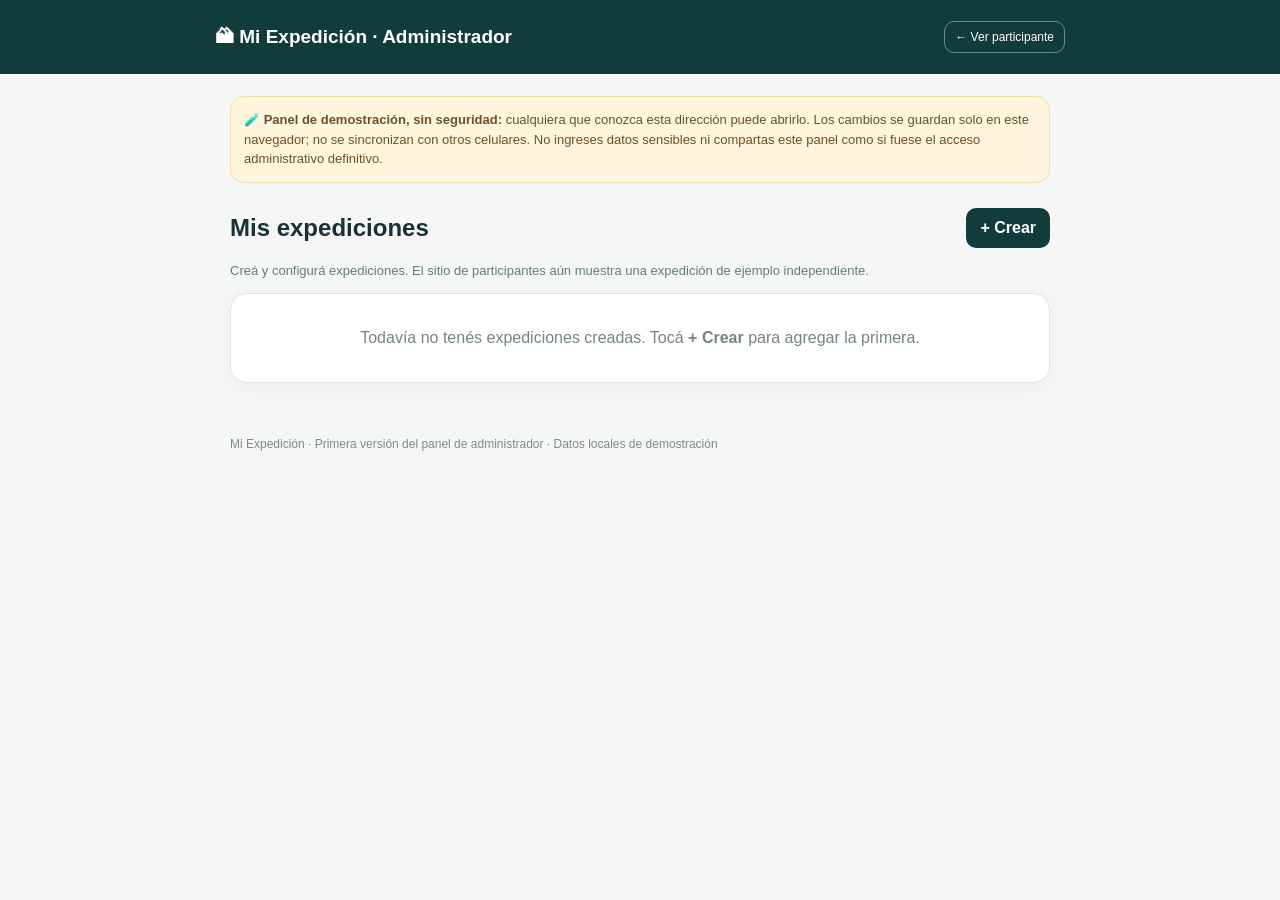
==== admin.html @ 846f7792 "Agregar panel de administrador interactivo (demo local)" ====
<!doctype html>
<html lang="es"><head><meta charset="utf-8"><meta name="viewport" content="width=device-width,initial-scale=1,viewport-fit=cover"><meta name="theme-color" content="#123b3c"><title>Mi Expedición · Administrador (demo)</title><link rel="icon" href="./icon.svg" type="image/svg+xml"><style>
:root{--dark:#123b3c;--ink:#183137;--muted:#647b7c;--bg:#f5f7f6;--line:#dde6e2;--teal:#287967}*{box-sizing:border-box}body{font-family:ui-sans-serif,-apple-system,BlinkMacSystemFont,"Segoe UI",sans-serif;background:var(--bg);color:var(--ink);margin:0;padding-bottom:50px}button,input,textarea,select{font:inherit}button{cursor:pointer}a{color:var(--teal)}header{background:var(--dark);color:white;padding:21px 18px}header div{max-width:850px;margin:auto;display:flex;justify-content:space-between;align-items:center;gap:12px}header strong{font-size:19px}header a{color:white;font-size:12px;text-decoration:none;border:1px solid #ffffff66;border-radius:10px;padding:8px 10px}main{max-width:850px;margin:auto;padding:22px 15px}.notice{background:#fff5dc;border:1px solid #f3dfae;border-radius:14px;padding:13px;font-size:13px;line-height:1.5;color:#6b502d}.heading{display:flex;gap:10px;align-items:center;justify-content:space-between;margin:25px 0 12px}h1{font-size:24px;margin:0}h2{font-size:19px;margin:0 0 14px}h3{font-size:15px;margin:23px 0 10px}.small{font-size:13px;color:var(--muted);line-height:1.5}.card{background:#fff;border:1px solid var(--line);border-radius:17px;padding:17px;box-shadow:0 4px 15px #17322c0a;margin:12px 0}.item{display:flex;justify-content:space-between;align-items:center;gap:12px}.item strong{display:block;margin-bottom:5px}.btn{background:var(--dark);border:0;color:white;font-weight:700;border-radius:10px;padding:11px 14px;white-space:nowrap;text-decoration:none;display:inline-block}.btn-lite{background:#e7f0eb;color:#205c4e}.btn-danger{background:#fff0ed;color:#a44536}.btn-sm{font-size:12px;padding:9px 11px}.actions{display:flex;gap:7px;flex-wrap:wrap;margin:16px 0}.field{display:block;font-size:13px;font-weight:700;margin:13px 0 6px}.input{width:100%;border:1px solid #d6e1dc;border-radius:10px;background:white;padding:12px;color:var(--ink)}textarea.input{min-height:90px;resize:vertical}select.input{min-height:45px}.grid{display:grid;grid-template-columns:1fr 1fr;gap:12px}.section{border-top:1px solid var(--line);padding-top:6px;margin-top:18px}.list{display:grid;gap:7px}.entry{display:flex;align-items:center;gap:9px;padding:10px;background:#f5f8f6;border-radius:10px}.entry span{flex:1;font-size:13px;overflow-wrap:anywhere}.entry button{border:0;background:none;color:#a44536;font-size:18px;padding:5px}.chip{display:inline-block;background:#e8f2eb;color:#31735b;border-radius:100px;padding:5px 9px;font-size:11px;font-weight:700}.hidden{display:none}footer{max-width:850px;margin:20px auto;padding:0 15px;color:#7e8c87;font-size:12px}.copy{word-break:break-all;background:#eef4f1;border-radius:9px;padding:12px;font-size:13px}.group{display:flex;align-items:center;gap:7px}.group .input{flex:1;min-width:0}.empty{padding:35px 18px;text-align:center;color:#748581}@media(max-width:440px){.grid{grid-template-columns:1fr}.item{align-items:flex-start}.item .btn{font-size:11px}header strong{font-size:16px}}
</style></head><body><header><div><strong>🏔 Mi Expedición · Administrador</strong><a href="./">← Ver participante</a></div></header><main>
<div class="notice">🧪 <b>Panel de demostración, sin seguridad:</b> cualquiera que conozca esta dirección puede abrirlo. Los cambios se guardan solo en este navegador; no se sincronizan con otros celulares. No ingreses datos sensibles ni compartas este panel como si fuese el acceso administrativo definitivo.</div>
<div id="listView"><div class="heading"><h1>Mis expediciones</h1><button class="btn" onclick="createExp()">+ Crear</button></div><p class="small">Creá y configurá expediciones. El sitio de participantes aún muestra una expedición de ejemplo independiente.</p><div id="expList"></div></div>
<div id="editView" class="hidden"><div class="actions"><button class="btn btn-lite" onclick="showList()">← Mis expediciones</button><button class="btn" onclick="save()">✓ Guardar cambios</button></div><section class="card"><h2 id="formTitle">Nueva expedición</h2>
<div class="grid"><div><label class="field" for="title">Nombre de la expedición *</label><input class="input" id="title" placeholder="Ej. Volcán Lanín"></div><div><label class="field" for="date">Fecha</label><input class="input" id="date" type="date"></div></div>
<div class="grid"><div><label class="field" for="place">Lugar</label><input class="input" id="place" placeholder="Neuquén, Argentina"></div><div><label class="field" for="code">Código de invitación</label><input class="input" id="code" placeholder="LANIN-2026"></div></div>
<div class="section"><h3>📍 Punto de encuentro</h3><div class="grid"><div><label class="field" for="meetDate">Fecha y hora</label><input class="input" type="datetime-local" id="meetDate"></div><div><label class="field" for="meetPlace">Ubicación</label><input class="input" id="meetPlace" placeholder="Lugar de encuentro"></div></div><label class="field" for="meetLink">Enlace de Google Maps</label><input class="input" type="url" id="meetLink" placeholder="https://maps.google.com/..."><label class="field" for="meetNotes">Indicaciones</label><textarea class="input" id="meetNotes" placeholder="Indicaciones para llegar"></textarea></div>
<div class="section"><h3>🎒 Equipo obligatorio</h3><div id="requiredList" class="list"></div><div class="group"><input class="input" id="requiredNew" placeholder="Nuevo elemento obligatorio"><button class="btn btn-lite" onclick="add('required')">+</button></div></div>
<div class="section"><h3>🧤 Equipo opcional</h3><div id="optionalList" class="list"></div><div class="group"><input class="input" id="optionalNew" placeholder="Nuevo elemento opcional"><button class="btn btn-lite" onclick="add('optional')">+</button></div></div>
<div class="section"><h3>🗓️ Cronograma</h3><p class="small">Una actividad por línea. Cuando el cronograma cambie en la versión real, se reiniciarán las confirmaciones de lectura.</p><textarea class="input" id="schedule" style="min-height:130px" placeholder="Día 1 — Aproximación&#10;Día 2 — Intento de cumbre&#10;Día 3 — Descenso"></textarea></div>
<div class="section"><h3>🔗 Links de interés</h3><p class="small">Un enlace por línea, en formato: Título | https://ejemplo.com</p><textarea class="input" id="links" placeholder="Parques Nacionales | https://www.argentina.gob.ar/parquesnacionales"></textarea></div>
<div class="section"><h3>🧭 Ruta GPX</h3><p class="small">La carga y edición del GPX ya se pueden probar en la vista de participante. En esta demo el archivo queda en el navegador y todavía no puede publicarse para otros celulares.</p><label class="field" for="routeDescription">Descripción del recorrido</label><textarea class="input" id="routeDescription" placeholder="Resumen, dificultad y advertencias"></textarea></div>
<div class="section"><h3>ℹ️ Información general</h3><textarea class="input" id="notes" placeholder="Requisitos, observaciones y otros detalles"></textarea></div>
<div class="actions"><button class="btn" onclick="save()">✓ Guardar expedición</button><button class="btn btn-lite" onclick="showList()">Cancelar</button></div><p class="small" id="savedMessage"></p></section></div></main><footer>Mi Expedición · Primera versión del panel de administrador · Datos locales de demostración</footer>
<script>
const KEY='mi_expedicion_admin_demo_v1';let exps=[],current=null,required=[],optional=[];
try{exps=JSON.parse(localStorage.getItem(KEY)||'[]');if(!Array.isArray(exps))exps=[]}catch{exps=[]}
const $=id=>document.getElementById(id),esc=s=>String(s??'').replace(/[&<>"']/g,c=>({'&':'&amp;','<':'&lt;','>':'&gt;','"':'&quot;',"'":'&#39;'}[c]));
function persist(){try{localStorage.setItem(KEY,JSON.stringify(exps));return true}catch{alert('El navegador no pudo guardar estos datos.');return false}}
function showList(){$('editView').classList.add('hidden');$('listView').classList.remove('hidden');renderList();window.scrollTo(0,0)}
function renderList(){let box=$('expList');if(!exps.length){box.innerHTML='<div class="card empty">Todavía no tenés expediciones creadas. Tocá <b>+ Crear</b> para agregar la primera.</div>';return}box.innerHTML=exps.map(x=>'<div class="card"><div class="item"><div><strong>🏔 '+esc(x.title)+'</strong><div class="small">'+esc(x.place||'Sin ubicación')+' · '+esc(x.date||'Sin fecha')+'</div><div class="small" style="margin-top:7px"><span class="chip">Código: '+esc(x.code||'Sin código')+'</span></div></div><button class="btn btn-sm" onclick="editExp('+JSON.stringify(x.id)+')">Editar</button></div><div class="actions"><button class="btn btn-lite btn-sm" onclick="copyInvite('+JSON.stringify(x.id)+')">Copiar invitación de ejemplo</button><button class="btn btn-danger btn-sm" onclick="removeExp('+JSON.stringify(x.id)+')">Eliminar</button></div></div>').join('')}
function createExp(){current=null;required=[];optional=[];document.querySelectorAll('#editView input,#editView textarea').forEach(el=>el.value='');$('formTitle').textContent='Nueva expedición';$('savedMessage').textContent='';renderItems();$('listView').classList.add('hidden');$('editView').classList.remove('hidden');window.scrollTo(0,0)}
function editExp(id){const x=exps.find(v=>v.id===id);if(!x)return;current=x.id;for(let key of ['title','date','place','code','meetDate','meetPlace','meetLink','meetNotes','schedule','links','routeDescription','notes'])$(key).value=x[key]||'';required=[...(x.required||[])];optional=[...(x.optional||[])];renderItems();$('formTitle').textContent='Editar · '+x.title;$('savedMessage').textContent='';$('listView').classList.add('hidden');$('editView').classList.remove('hidden');window.scrollTo(0,0)}
function renderItems(){for(const type of ['required','optional'])$(type+'List').innerHTML=(type==='required'?required:optional).map((x,i)=>'<div class="entry"><span>'+esc(x)+'</span><button aria-label="Eliminar elemento" onclick="removeItem(\''+type+'\','+i+')">×</button></div>').join('')||'<p class="small">Todavía no hay elementos.</p>'}
function add(type){let v=$(type+'New').value.trim();let arr=type==='required'?required:optional;if(!v||arr.includes(v))return;arr.push(v);$(type+'New').value='';renderItems()}
function removeItem(type,index){(type==='required'?required:optional).splice(index,1);renderItems()}
function save(){const title=$('title').value.trim(),code=$('code').value.trim();if(!title){alert('Ingresá un nombre de expedición.');$('title').focus();return}if(!code){alert('Ingresá un código de invitación.');$('code').focus();return}if(exps.some(x=>x.id!==current&&x.code.toLowerCase()===code.toLowerCase())){alert('Ya existe una expedición con ese código.');return}const fields=['title','date','place','code','meetDate','meetPlace','meetLink','meetNotes','schedule','links','routeDescription','notes'];let x={id:current||'exp-'+Date.now(),required:[...required],optional:[...optional]};for(const field of fields)x[field]=$(field).value.trim();const ix=exps.findIndex(v=>v.id===current);if(ix<0)exps.push(x);else exps[ix]=x;if(persist())showList()}
function removeExp(id){let x=exps.find(v=>v.id===id);if(!x)return;if(confirm('¿Eliminar la expedición «'+x.title+'» de esta demo local?')){exps=exps.filter(v=>v.id!==id);persist();renderList()}}
function copyInvite(id){const x=exps.find(v=>v.id===id);if(!x)return;let t='Mi Expedición: '+x.title+'\nCódigo de ejemplo: '+x.code+'\nDemo: https://guilad14.github.io/viajes/\n(Aún no enlazado al sistema real de invitaciones)';if(navigator.clipboard?.writeText)navigator.clipboard.writeText(t).then(()=>alert('Texto de ejemplo copiado. La invitación aún no funciona realmente.')).catch(()=>prompt('Copiá esta invitación de ejemplo:',t));else prompt('Copiá esta invitación de ejemplo:',t)}
renderList();
</script></body></html>
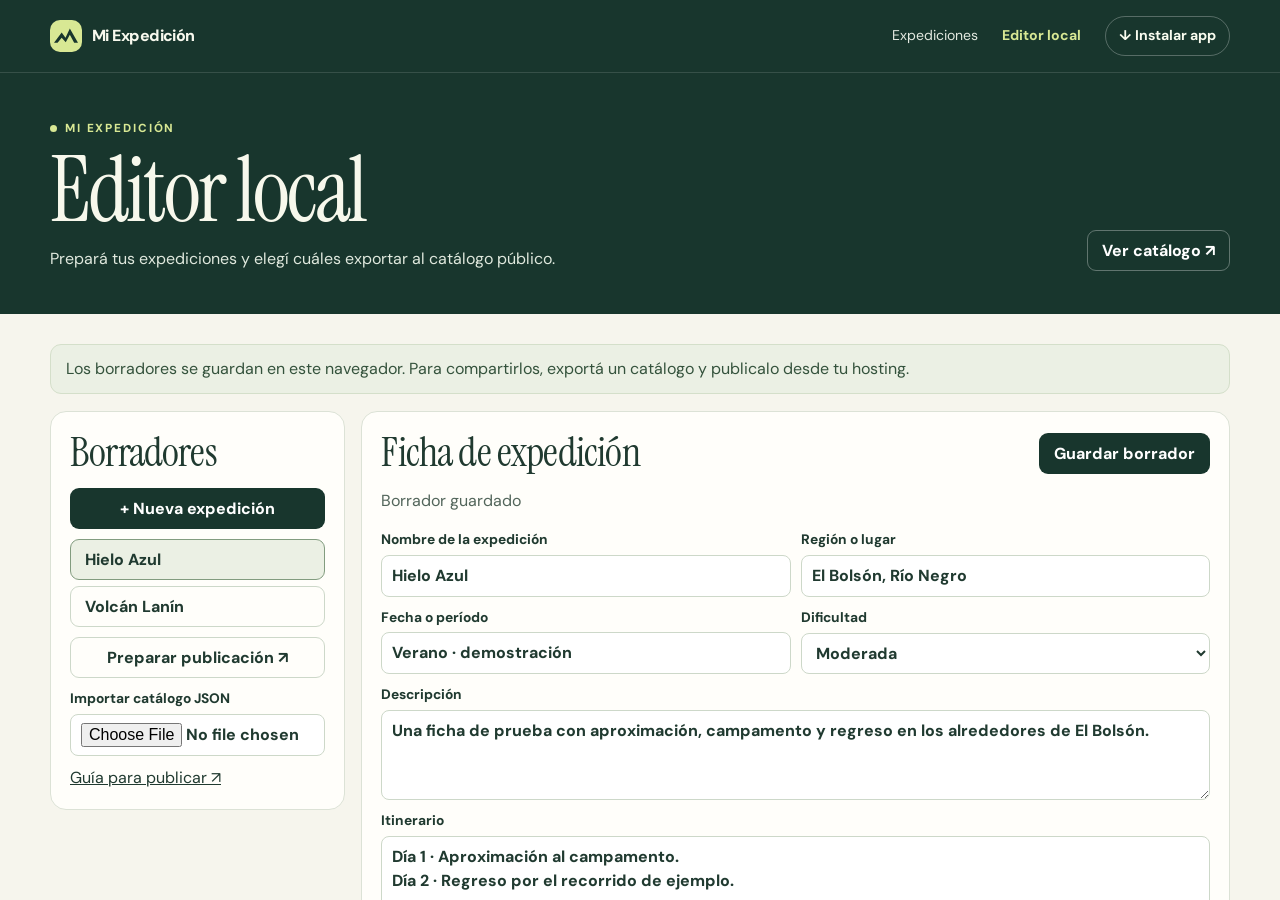
==== commit 2bb4d8c1: "Publicar catálogo de expediciones y editor local GPX como PWA" ====
--- a/admin.html
+++ b/admin.html
@@ -1,34 +1,4 @@
 <!doctype html>
-<html lang="es"><head><meta charset="utf-8"><meta name="viewport" content="width=device-width,initial-scale=1,viewport-fit=cover"><meta name="theme-color" content="#123b3c"><title>Mi Expedición · Administrador (demo)</title><link rel="icon" href="./icon.svg" type="image/svg+xml"><style>
-:root{--dark:#123b3c;--ink:#183137;--muted:#647b7c;--bg:#f5f7f6;--line:#dde6e2;--teal:#287967}*{box-sizing:border-box}body{font-family:ui-sans-serif,-apple-system,BlinkMacSystemFont,"Segoe UI",sans-serif;background:var(--bg);color:var(--ink);margin:0;padding-bottom:50px}button,input,textarea,select{font:inherit}button{cursor:pointer}a{color:var(--teal)}header{background:var(--dark);color:white;padding:21px 18px}header div{max-width:850px;margin:auto;display:flex;justify-content:space-between;align-items:center;gap:12px}header strong{font-size:19px}header a{color:white;font-size:12px;text-decoration:none;border:1px solid #ffffff66;border-radius:10px;padding:8px 10px}main{max-width:850px;margin:auto;padding:22px 15px}.notice{background:#fff5dc;border:1px solid #f3dfae;border-radius:14px;padding:13px;font-size:13px;line-height:1.5;color:#6b502d}.heading{display:flex;gap:10px;align-items:center;justify-content:space-between;margin:25px 0 12px}h1{font-size:24px;margin:0}h2{font-size:19px;margin:0 0 14px}h3{font-size:15px;margin:23px 0 10px}.small{font-size:13px;color:var(--muted);line-height:1.5}.card{background:#fff;border:1px solid var(--line);border-radius:17px;padding:17px;box-shadow:0 4px 15px #17322c0a;margin:12px 0}.item{display:flex;justify-content:space-between;align-items:center;gap:12px}.item strong{display:block;margin-bottom:5px}.btn{background:var(--dark);border:0;color:white;font-weight:700;border-radius:10px;padding:11px 14px;white-space:nowrap;text-decoration:none;display:inline-block}.btn-lite{background:#e7f0eb;color:#205c4e}.btn-danger{background:#fff0ed;color:#a44536}.btn-sm{font-size:12px;padding:9px 11px}.actions{display:flex;gap:7px;flex-wrap:wrap;margin:16px 0}.field{display:block;font-size:13px;font-weight:700;margin:13px 0 6px}.input{width:100%;border:1px solid #d6e1dc;border-radius:10px;background:white;padding:12px;color:var(--ink)}textarea.input{min-height:90px;resize:vertical}select.input{min-height:45px}.grid{display:grid;grid-template-columns:1fr 1fr;gap:12px}.section{border-top:1px solid var(--line);padding-top:6px;margin-top:18px}.list{display:grid;gap:7px}.entry{display:flex;align-items:center;gap:9px;padding:10px;background:#f5f8f6;border-radius:10px}.entry span{flex:1;font-size:13px;overflow-wrap:anywhere}.entry button{border:0;background:none;color:#a44536;font-size:18px;padding:5px}.chip{display:inline-block;background:#e8f2eb;color:#31735b;border-radius:100px;padding:5px 9px;font-size:11px;font-weight:700}.hidden{display:none}footer{max-width:850px;margin:20px auto;padding:0 15px;color:#7e8c87;font-size:12px}.copy{word-break:break-all;background:#eef4f1;border-radius:9px;padding:12px;font-size:13px}.group{display:flex;align-items:center;gap:7px}.group .input{flex:1;min-width:0}.empty{padding:35px 18px;text-align:center;color:#748581}@media(max-width:440px){.grid{grid-template-columns:1fr}.item{align-items:flex-start}.item .btn{font-size:11px}header strong{font-size:16px}}
-</style></head><body><header><div><strong>🏔 Mi Expedición · Administrador</strong><a href="./">← Ver participante</a></div></header><main>
-<div class="notice">🧪 <b>Panel de demostración, sin seguridad:</b> cualquiera que conozca esta dirección puede abrirlo. Los cambios se guardan solo en este navegador; no se sincronizan con otros celulares. No ingreses datos sensibles ni compartas este panel como si fuese el acceso administrativo definitivo.</div>
-<div id="listView"><div class="heading"><h1>Mis expediciones</h1><button class="btn" onclick="createExp()">+ Crear</button></div><p class="small">Creá y configurá expediciones. El sitio de participantes aún muestra una expedición de ejemplo independiente.</p><div id="expList"></div></div>
-<div id="editView" class="hidden"><div class="actions"><button class="btn btn-lite" onclick="showList()">← Mis expediciones</button><button class="btn" onclick="save()">✓ Guardar cambios</button></div><section class="card"><h2 id="formTitle">Nueva expedición</h2>
-<div class="grid"><div><label class="field" for="title">Nombre de la expedición *</label><input class="input" id="title" placeholder="Ej. Volcán Lanín"></div><div><label class="field" for="date">Fecha</label><input class="input" id="date" type="date"></div></div>
-<div class="grid"><div><label class="field" for="place">Lugar</label><input class="input" id="place" placeholder="Neuquén, Argentina"></div><div><label class="field" for="code">Código de invitación</label><input class="input" id="code" placeholder="LANIN-2026"></div></div>
-<div class="section"><h3>📍 Punto de encuentro</h3><div class="grid"><div><label class="field" for="meetDate">Fecha y hora</label><input class="input" type="datetime-local" id="meetDate"></div><div><label class="field" for="meetPlace">Ubicación</label><input class="input" id="meetPlace" placeholder="Lugar de encuentro"></div></div><label class="field" for="meetLink">Enlace de Google Maps</label><input class="input" type="url" id="meetLink" placeholder="https://maps.google.com/..."><label class="field" for="meetNotes">Indicaciones</label><textarea class="input" id="meetNotes" placeholder="Indicaciones para llegar"></textarea></div>
-<div class="section"><h3>🎒 Equipo obligatorio</h3><div id="requiredList" class="list"></div><div class="group"><input class="input" id="requiredNew" placeholder="Nuevo elemento obligatorio"><button class="btn btn-lite" onclick="add('required')">+</button></div></div>
-<div class="section"><h3>🧤 Equipo opcional</h3><div id="optionalList" class="list"></div><div class="group"><input class="input" id="optionalNew" placeholder="Nuevo elemento opcional"><button class="btn btn-lite" onclick="add('optional')">+</button></div></div>
-<div class="section"><h3>🗓️ Cronograma</h3><p class="small">Una actividad por línea. Cuando el cronograma cambie en la versión real, se reiniciarán las confirmaciones de lectura.</p><textarea class="input" id="schedule" style="min-height:130px" placeholder="Día 1 — Aproximación&#10;Día 2 — Intento de cumbre&#10;Día 3 — Descenso"></textarea></div>
-<div class="section"><h3>🔗 Links de interés</h3><p class="small">Un enlace por línea, en formato: Título | https://ejemplo.com</p><textarea class="input" id="links" placeholder="Parques Nacionales | https://www.argentina.gob.ar/parquesnacionales"></textarea></div>
-<div class="section"><h3>🧭 Ruta GPX</h3><p class="small">La carga y edición del GPX ya se pueden probar en la vista de participante. En esta demo el archivo queda en el navegador y todavía no puede publicarse para otros celulares.</p><label class="field" for="routeDescription">Descripción del recorrido</label><textarea class="input" id="routeDescription" placeholder="Resumen, dificultad y advertencias"></textarea></div>
-<div class="section"><h3>ℹ️ Información general</h3><textarea class="input" id="notes" placeholder="Requisitos, observaciones y otros detalles"></textarea></div>
-<div class="actions"><button class="btn" onclick="save()">✓ Guardar expedición</button><button class="btn btn-lite" onclick="showList()">Cancelar</button></div><p class="small" id="savedMessage"></p></section></div></main><footer>Mi Expedición · Primera versión del panel de administrador · Datos locales de demostración</footer>
-<script>
-const KEY='mi_expedicion_admin_demo_v1';let exps=[],current=null,required=[],optional=[];
-try{exps=JSON.parse(localStorage.getItem(KEY)||'[]');if(!Array.isArray(exps))exps=[]}catch{exps=[]}
-const $=id=>document.getElementById(id),esc=s=>String(s??'').replace(/[&<>"']/g,c=>({'&':'&amp;','<':'&lt;','>':'&gt;','"':'&quot;',"'":'&#39;'}[c]));
-function persist(){try{localStorage.setItem(KEY,JSON.stringify(exps));return true}catch{alert('El navegador no pudo guardar estos datos.');return false}}
-function showList(){$('editView').classList.add('hidden');$('listView').classList.remove('hidden');renderList();window.scrollTo(0,0)}
-function renderList(){let box=$('expList');if(!exps.length){box.innerHTML='<div class="card empty">Todavía no tenés expediciones creadas. Tocá <b>+ Crear</b> para agregar la primera.</div>';return}box.innerHTML=exps.map(x=>'<div class="card"><div class="item"><div><strong>🏔 '+esc(x.title)+'</strong><div class="small">'+esc(x.place||'Sin ubicación')+' · '+esc(x.date||'Sin fecha')+'</div><div class="small" style="margin-top:7px"><span class="chip">Código: '+esc(x.code||'Sin código')+'</span></div></div><button class="btn btn-sm" onclick="editExp('+JSON.stringify(x.id)+')">Editar</button></div><div class="actions"><button class="btn btn-lite btn-sm" onclick="copyInvite('+JSON.stringify(x.id)+')">Copiar invitación de ejemplo</button><button class="btn btn-danger btn-sm" onclick="removeExp('+JSON.stringify(x.id)+')">Eliminar</button></div></div>').join('')}
-function createExp(){current=null;required=[];optional=[];document.querySelectorAll('#editView input,#editView textarea').forEach(el=>el.value='');$('formTitle').textContent='Nueva expedición';$('savedMessage').textContent='';renderItems();$('listView').classList.add('hidden');$('editView').classList.remove('hidden');window.scrollTo(0,0)}
-function editExp(id){const x=exps.find(v=>v.id===id);if(!x)return;current=x.id;for(let key of ['title','date','place','code','meetDate','meetPlace','meetLink','meetNotes','schedule','links','routeDescription','notes'])$(key).value=x[key]||'';required=[...(x.required||[])];optional=[...(x.optional||[])];renderItems();$('formTitle').textContent='Editar · '+x.title;$('savedMessage').textContent='';$('listView').classList.add('hidden');$('editView').classList.remove('hidden');window.scrollTo(0,0)}
-function renderItems(){for(const type of ['required','optional'])$(type+'List').innerHTML=(type==='required'?required:optional).map((x,i)=>'<div class="entry"><span>'+esc(x)+'</span><button aria-label="Eliminar elemento" onclick="removeItem(\''+type+'\','+i+')">×</button></div>').join('')||'<p class="small">Todavía no hay elementos.</p>'}
-function add(type){let v=$(type+'New').value.trim();let arr=type==='required'?required:optional;if(!v||arr.includes(v))return;arr.push(v);$(type+'New').value='';renderItems()}
-function removeItem(type,index){(type==='required'?required:optional).splice(index,1);renderItems()}
-function save(){const title=$('title').value.trim(),code=$('code').value.trim();if(!title){alert('Ingresá un nombre de expedición.');$('title').focus();return}if(!code){alert('Ingresá un código de invitación.');$('code').focus();return}if(exps.some(x=>x.id!==current&&x.code.toLowerCase()===code.toLowerCase())){alert('Ya existe una expedición con ese código.');return}const fields=['title','date','place','code','meetDate','meetPlace','meetLink','meetNotes','schedule','links','routeDescription','notes'];let x={id:current||'exp-'+Date.now(),required:[...required],optional:[...optional]};for(const field of fields)x[field]=$(field).value.trim();const ix=exps.findIndex(v=>v.id===current);if(ix<0)exps.push(x);else exps[ix]=x;if(persist())showList()}
-function removeExp(id){let x=exps.find(v=>v.id===id);if(!x)return;if(confirm('¿Eliminar la expedición «'+x.title+'» de esta demo local?')){exps=exps.filter(v=>v.id!==id);persist();renderList()}}
-function copyInvite(id){const x=exps.find(v=>v.id===id);if(!x)return;let t='Mi Expedición: '+x.title+'\nCódigo de ejemplo: '+x.code+'\nDemo: https://guilad14.github.io/viajes/\n(Aún no enlazado al sistema real de invitaciones)';if(navigator.clipboard?.writeText)navigator.clipboard.writeText(t).then(()=>alert('Texto de ejemplo copiado. La invitación aún no funciona realmente.')).catch(()=>prompt('Copiá esta invitación de ejemplo:',t));else prompt('Copiá esta invitación de ejemplo:',t)}
-renderList();
-</script></body></html>+<html lang="es"><head><meta charset="utf-8"><meta name="viewport" content="width=device-width, initial-scale=1">
+<meta http-equiv="refresh" content="0; url=./editor.html"><title>Editor local · Mi Expedición</title>
+</head><body><p>El panel se mudó al <a href="./editor.html">editor local de Mi Expedición</a>.</p></body></html>
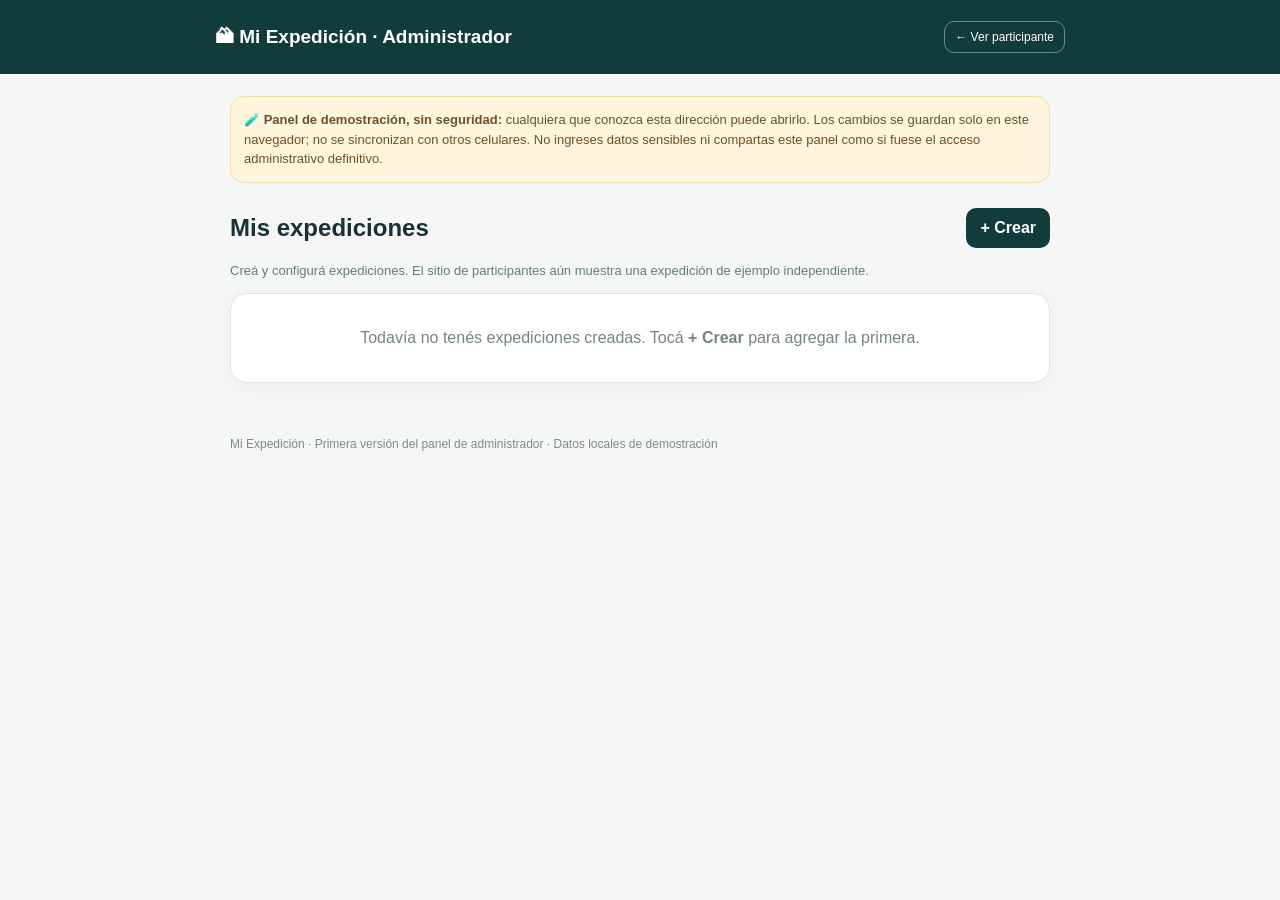
==== commit 17e7faf6: "Restaurar versión anterior de Mi Expedición con gestión GPX en Admin demo" ====
--- a/admin.html
+++ b/admin.html
@@ -1,4 +1,34 @@
 <!doctype html>
-<html lang="es"><head><meta charset="utf-8"><meta name="viewport" content="width=device-width, initial-scale=1">
-<meta http-equiv="refresh" content="0; url=./editor.html"><title>Editor local · Mi Expedición</title>
-</head><body><p>El panel se mudó al <a href="./editor.html">editor local de Mi Expedición</a>.</p></body></html>
+<html lang="es"><head><meta charset="utf-8"><meta name="viewport" content="width=device-width,initial-scale=1,viewport-fit=cover"><meta name="theme-color" content="#123b3c"><title>Mi Expedición · Administrador (demo)</title><link rel="icon" href="./icon.svg" type="image/svg+xml"><style>
+:root{--dark:#123b3c;--ink:#183137;--muted:#647b7c;--bg:#f5f7f6;--line:#dde6e2;--teal:#287967}*{box-sizing:border-box}body{font-family:ui-sans-serif,-apple-system,BlinkMacSystemFont,"Segoe UI",sans-serif;background:var(--bg);color:var(--ink);margin:0;padding-bottom:50px}button,input,textarea,select{font:inherit}button{cursor:pointer}a{color:var(--teal)}header{background:var(--dark);color:white;padding:21px 18px}header div{max-width:850px;margin:auto;display:flex;justify-content:space-between;align-items:center;gap:12px}header strong{font-size:19px}header a{color:white;font-size:12px;text-decoration:none;border:1px solid #ffffff66;border-radius:10px;padding:8px 10px}main{max-width:850px;margin:auto;padding:22px 15px}.notice{background:#fff5dc;border:1px solid #f3dfae;border-radius:14px;padding:13px;font-size:13px;line-height:1.5;color:#6b502d}.heading{display:flex;gap:10px;align-items:center;justify-content:space-between;margin:25px 0 12px}h1{font-size:24px;margin:0}h2{font-size:19px;margin:0 0 14px}h3{font-size:15px;margin:23px 0 10px}.small{font-size:13px;color:var(--muted);line-height:1.5}.card{background:#fff;border:1px solid var(--line);border-radius:17px;padding:17px;box-shadow:0 4px 15px #17322c0a;margin:12px 0}.item{display:flex;justify-content:space-between;align-items:center;gap:12px}.item strong{display:block;margin-bottom:5px}.btn{background:var(--dark);border:0;color:white;font-weight:700;border-radius:10px;padding:11px 14px;white-space:nowrap;text-decoration:none;display:inline-block}.btn-lite{background:#e7f0eb;color:#205c4e}.btn-danger{background:#fff0ed;color:#a44536}.btn-sm{font-size:12px;padding:9px 11px}.actions{display:flex;gap:7px;flex-wrap:wrap;margin:16px 0}.field{display:block;font-size:13px;font-weight:700;margin:13px 0 6px}.input{width:100%;border:1px solid #d6e1dc;border-radius:10px;background:white;padding:12px;color:var(--ink)}textarea.input{min-height:90px;resize:vertical}select.input{min-height:45px}.grid{display:grid;grid-template-columns:1fr 1fr;gap:12px}.section{border-top:1px solid var(--line);padding-top:6px;margin-top:18px}.list{display:grid;gap:7px}.entry{display:flex;align-items:center;gap:9px;padding:10px;background:#f5f8f6;border-radius:10px}.entry span{flex:1;font-size:13px;overflow-wrap:anywhere}.entry button{border:0;background:none;color:#a44536;font-size:18px;padding:5px}.chip{display:inline-block;background:#e8f2eb;color:#31735b;border-radius:100px;padding:5px 9px;font-size:11px;font-weight:700}.hidden{display:none}footer{max-width:850px;margin:20px auto;padding:0 15px;color:#7e8c87;font-size:12px}.copy{word-break:break-all;background:#eef4f1;border-radius:9px;padding:12px;font-size:13px}.group{display:flex;align-items:center;gap:7px}.group .input{flex:1;min-width:0}.empty{padding:35px 18px;text-align:center;color:#748581}@media(max-width:440px){.grid{grid-template-columns:1fr}.item{align-items:flex-start}.item .btn{font-size:11px}header strong{font-size:16px}}
+</style></head><body><header><div><strong>🏔 Mi Expedición · Administrador</strong><a href="./">← Ver participante</a></div></header><main>
+<div class="notice">🧪 <b>Panel de demostración, sin seguridad:</b> cualquiera que conozca esta dirección puede abrirlo. Los cambios se guardan solo en este navegador; no se sincronizan con otros celulares. No ingreses datos sensibles ni compartas este panel como si fuese el acceso administrativo definitivo.</div>
+<div id="listView"><div class="heading"><h1>Mis expediciones</h1><button class="btn" onclick="createExp()">+ Crear</button></div><p class="small">Creá y configurá expediciones. El sitio de participantes aún muestra una expedición de ejemplo independiente.</p><div id="expList"></div></div>
+<div id="editView" class="hidden"><div class="actions"><button class="btn btn-lite" onclick="showList()">← Mis expediciones</button><button class="btn" onclick="save()">✓ Guardar cambios</button></div><section class="card"><h2 id="formTitle">Nueva expedición</h2>
+<div class="grid"><div><label class="field" for="title">Nombre de la expedición *</label><input class="input" id="title" placeholder="Ej. Volcán Lanín"></div><div><label class="field" for="date">Fecha</label><input class="input" id="date" type="date"></div></div>
+<div class="grid"><div><label class="field" for="place">Lugar</label><input class="input" id="place" placeholder="Neuquén, Argentina"></div><div><label class="field" for="code">Código de invitación</label><input class="input" id="code" placeholder="LANIN-2026"></div></div>
+<div class="section"><h3>📍 Punto de encuentro</h3><div class="grid"><div><label class="field" for="meetDate">Fecha y hora</label><input class="input" type="datetime-local" id="meetDate"></div><div><label class="field" for="meetPlace">Ubicación</label><input class="input" id="meetPlace" placeholder="Lugar de encuentro"></div></div><label class="field" for="meetLink">Enlace de Google Maps</label><input class="input" type="url" id="meetLink" placeholder="https://maps.google.com/..."><label class="field" for="meetNotes">Indicaciones</label><textarea class="input" id="meetNotes" placeholder="Indicaciones para llegar"></textarea></div>
+<div class="section"><h3>🎒 Equipo obligatorio</h3><div id="requiredList" class="list"></div><div class="group"><input class="input" id="requiredNew" placeholder="Nuevo elemento obligatorio"><button class="btn btn-lite" onclick="add('required')">+</button></div></div>
+<div class="section"><h3>🧤 Equipo opcional</h3><div id="optionalList" class="list"></div><div class="group"><input class="input" id="optionalNew" placeholder="Nuevo elemento opcional"><button class="btn btn-lite" onclick="add('optional')">+</button></div></div>
+<div class="section"><h3>🗓️ Cronograma</h3><p class="small">Una actividad por línea. Cuando el cronograma cambie en la versión real, se reiniciarán las confirmaciones de lectura.</p><textarea class="input" id="schedule" style="min-height:130px" placeholder="Día 1 — Aproximación&#10;Día 2 — Intento de cumbre&#10;Día 3 — Descenso"></textarea></div>
+<div class="section"><h3>🔗 Links de interés</h3><p class="small">Un enlace por línea, en formato: Título | https://ejemplo.com</p><textarea class="input" id="links" placeholder="Parques Nacionales | https://www.argentina.gob.ar/parquesnacionales"></textarea></div>
+<div class="section"><h3>🧭 Ruta GPX</h3><p class="small">La carga y edición del GPX ya se pueden probar en la vista de participante. En esta demo el archivo queda en el navegador y todavía no puede publicarse para otros celulares.</p><label class="field" for="routeDescription">Descripción del recorrido</label><textarea class="input" id="routeDescription" placeholder="Resumen, dificultad y advertencias"></textarea></div>
+<div class="section"><h3>ℹ️ Información general</h3><textarea class="input" id="notes" placeholder="Requisitos, observaciones y otros detalles"></textarea></div>
+<div class="actions"><button class="btn" onclick="save()">✓ Guardar expedición</button><button class="btn btn-lite" onclick="showList()">Cancelar</button></div><p class="small" id="savedMessage"></p></section></div></main><footer>Mi Expedición · Primera versión del panel de administrador · Datos locales de demostración</footer>
+<script>
+const KEY='mi_expedicion_admin_demo_v1';let exps=[],current=null,required=[],optional=[];
+try{exps=JSON.parse(localStorage.getItem(KEY)||'[]');if(!Array.isArray(exps))exps=[]}catch{exps=[]}
+const $=id=>document.getElementById(id),esc=s=>String(s??'').replace(/[&<>"']/g,c=>({'&':'&amp;','<':'&lt;','>':'&gt;','"':'&quot;',"'":'&#39;'}[c]));
+function persist(){try{localStorage.setItem(KEY,JSON.stringify(exps));return true}catch{alert('El navegador no pudo guardar estos datos.');return false}}
+function showList(){$('editView').classList.add('hidden');$('listView').classList.remove('hidden');renderList();window.scrollTo(0,0)}
+function renderList(){let box=$('expList');if(!exps.length){box.innerHTML='<div class="card empty">Todavía no tenés expediciones creadas. Tocá <b>+ Crear</b> para agregar la primera.</div>';return}box.innerHTML=exps.map(x=>'<div class="card"><div class="item"><div><strong>🏔 '+esc(x.title)+'</strong><div class="small">'+esc(x.place||'Sin ubicación')+' · '+esc(x.date||'Sin fecha')+'</div><div class="small" style="margin-top:7px"><span class="chip">Código: '+esc(x.code||'Sin código')+'</span></div></div><button class="btn btn-sm" onclick="editExp('+JSON.stringify(x.id)+')">Editar</button></div><div class="actions"><button class="btn btn-lite btn-sm" onclick="copyInvite('+JSON.stringify(x.id)+')">Copiar invitación de ejemplo</button><button class="btn btn-danger btn-sm" onclick="removeExp('+JSON.stringify(x.id)+')">Eliminar</button></div></div>').join('')}
+function createExp(){current=null;required=[];optional=[];document.querySelectorAll('#editView input,#editView textarea').forEach(el=>el.value='');$('formTitle').textContent='Nueva expedición';$('savedMessage').textContent='';renderItems();$('listView').classList.add('hidden');$('editView').classList.remove('hidden');window.scrollTo(0,0)}
+function editExp(id){const x=exps.find(v=>v.id===id);if(!x)return;current=x.id;for(let key of ['title','date','place','code','meetDate','meetPlace','meetLink','meetNotes','schedule','links','routeDescription','notes'])$(key).value=x[key]||'';required=[...(x.required||[])];optional=[...(x.optional||[])];renderItems();$('formTitle').textContent='Editar · '+x.title;$('savedMessage').textContent='';$('listView').classList.add('hidden');$('editView').classList.remove('hidden');window.scrollTo(0,0)}
+function renderItems(){for(const type of ['required','optional'])$(type+'List').innerHTML=(type==='required'?required:optional).map((x,i)=>'<div class="entry"><span>'+esc(x)+'</span><button aria-label="Eliminar elemento" onclick="removeItem(\''+type+'\','+i+')">×</button></div>').join('')||'<p class="small">Todavía no hay elementos.</p>'}
+function add(type){let v=$(type+'New').value.trim();let arr=type==='required'?required:optional;if(!v||arr.includes(v))return;arr.push(v);$(type+'New').value='';renderItems()}
+function removeItem(type,index){(type==='required'?required:optional).splice(index,1);renderItems()}
+function save(){const title=$('title').value.trim(),code=$('code').value.trim();if(!title){alert('Ingresá un nombre de expedición.');$('title').focus();return}if(!code){alert('Ingresá un código de invitación.');$('code').focus();return}if(exps.some(x=>x.id!==current&&x.code.toLowerCase()===code.toLowerCase())){alert('Ya existe una expedición con ese código.');return}const fields=['title','date','place','code','meetDate','meetPlace','meetLink','meetNotes','schedule','links','routeDescription','notes'];let x={id:current||'exp-'+Date.now(),required:[...required],optional:[...optional]};for(const field of fields)x[field]=$(field).value.trim();const ix=exps.findIndex(v=>v.id===current);if(ix<0)exps.push(x);else exps[ix]=x;if(persist())showList()}
+function removeExp(id){let x=exps.find(v=>v.id===id);if(!x)return;if(confirm('¿Eliminar la expedición «'+x.title+'» de esta demo local?')){exps=exps.filter(v=>v.id!==id);persist();renderList()}}
+function copyInvite(id){const x=exps.find(v=>v.id===id);if(!x)return;let t='Mi Expedición: '+x.title+'\nCódigo de ejemplo: '+x.code+'\nDemo: https://guilad14.github.io/viajes/\n(Aún no enlazado al sistema real de invitaciones)';if(navigator.clipboard?.writeText)navigator.clipboard.writeText(t).then(()=>alert('Texto de ejemplo copiado. La invitación aún no funciona realmente.')).catch(()=>prompt('Copiá esta invitación de ejemplo:',t));else prompt('Copiá esta invitación de ejemplo:',t)}
+renderList();
+</script></body></html>
